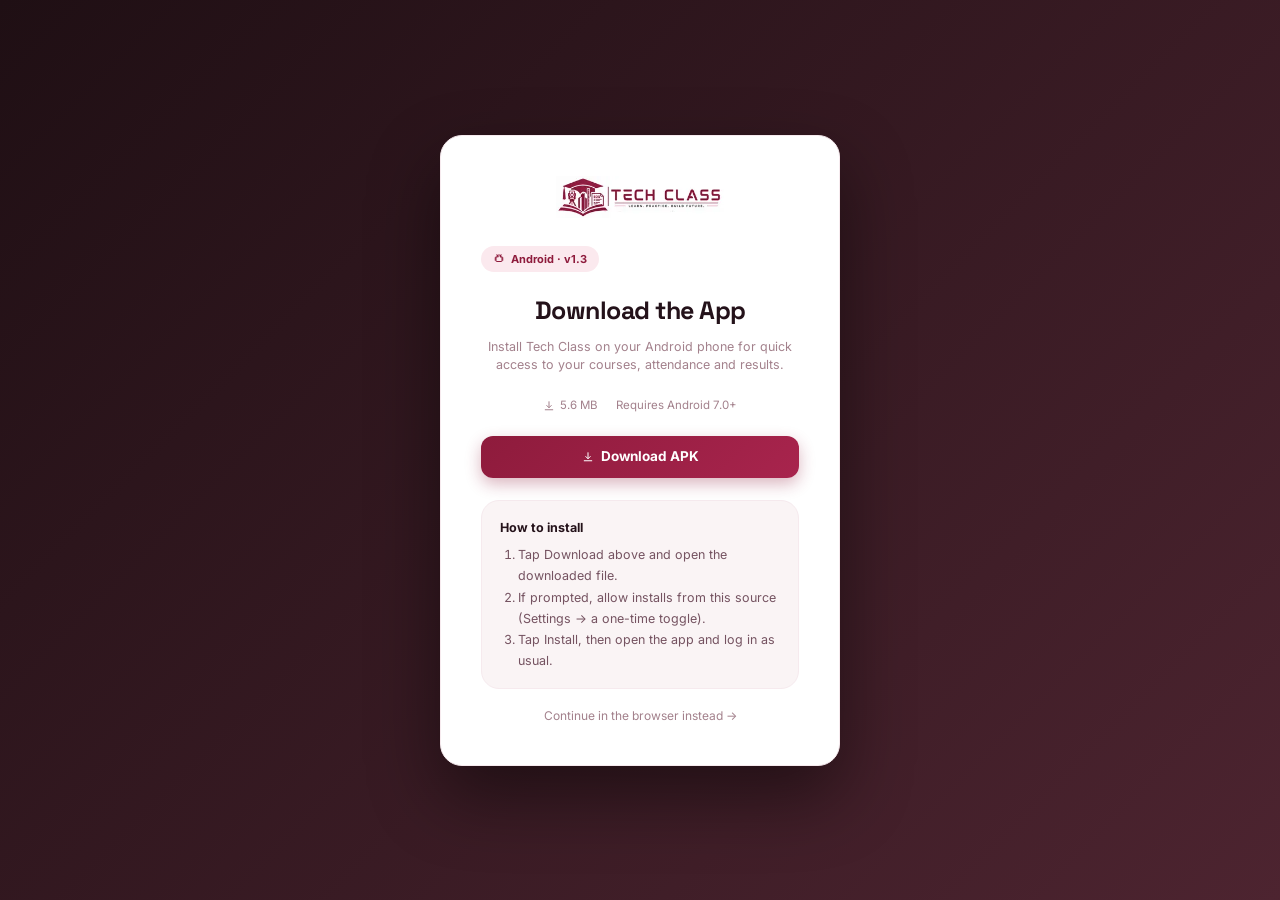
==== download.html @ 3323b084 "Add Android app download page New download.html gives users a branded page to grab the APK (version," ====
<!DOCTYPE html>
<html lang="en">
<head>
  <meta charset="UTF-8">
  <meta name="viewport" content="width=device-width, initial-scale=1.0, maximum-scale=1.0, user-scalable=yes">
  <title>Download App - Tech Class</title>
  <link rel="icon" type="image/x-icon" href="favicon.ico">
  <link rel="shortcut icon" type="image/x-icon" href="favicon.ico">
  <link rel="preconnect" href="https://fonts.googleapis.com">
  <link rel="preconnect" href="https://fonts.gstatic.com" crossorigin>
  <link href="https://fonts.googleapis.com/css2?family=Space+Grotesk:wght@500;600;700&family=Inter:wght@400;500;600;700;800&family=JetBrains+Mono:wght@500;600&display=swap" rel="stylesheet">
  <link rel="stylesheet" href="css/style.css">
  <style>
    .dl-box { max-width: 440px; }
    .dl-version { display: inline-flex; align-items: center; gap: 6px; background: var(--accent-subtle); color: var(--accent); font-weight: 700; font-size: 11px; padding: 5px 12px; border-radius: var(--radius-full); margin: 4px 0 20px; }
    .dl-meta { display: flex; justify-content: center; gap: 18px; font-size: 11.5px; color: var(--text-muted); margin: 16px 0 22px; flex-wrap: wrap; }
    .dl-meta span { display: inline-flex; align-items: center; gap: 5px; }
    .dl-steps { text-align: left; background: var(--bg-base); border: 1px solid var(--border-subtle); border-radius: var(--radius-lg); padding: 16px 18px; margin-top: 22px; font-size: 12.5px; color: var(--text-secondary); line-height: 1.7; }
    .dl-steps b { display: block; color: var(--text-primary); font-size: 12.5px; margin-bottom: 6px; }
    .dl-steps ol { padding-left: 18px; margin: 0; }
    .dl-back { display: block; text-align: center; margin-top: 18px; font-size: 12px; color: var(--text-muted); text-decoration: none; }
    .dl-back:hover { color: var(--accent); }
  </style>
</head>
<body>

<svg width="0" height="0" style="position:absolute">
  <symbol id="i-download" viewBox="0 0 24 24"><path d="M12 3.5v11.5M7.5 11l4.5 4.5L16.5 11"/><path d="M4.5 19.5h15"/></symbol>
  <symbol id="i-android" viewBox="0 0 24 24"><path d="M6 9v7a1 1 0 0 0 1 1h10a1 1 0 0 0 1-1V9"/><path d="M4.5 9.5v5M19.5 9.5v5"/><path d="M9 5.5 7.8 3.5M15 5.5l1.2-2"/><path d="M6 9c0-3.3 2.7-5 6-5s6 1.7 6 5"/><circle cx="9.5" cy="7.5" r=".6" fill="currentColor"/><circle cx="14.5" cy="7.5" r=".6" fill="currentColor"/></symbol>
</svg>

<div class="login-page open">
  <div class="login-box dl-box">
    <div class="brand-row"><div class="brand-logo-img"><img src="log.webp" alt="Tech Class"></div></div>

    <div class="dl-version"><svg class="icon sm"><use href="#i-android"/></svg> Android &middot; v1.3</div>

    <h2>Download the App</h2>
    <p class="sub">Install Tech Class on your Android phone for quick access to your courses, attendance and results.</p>

    <div class="dl-meta">
      <span><svg class="icon sm"><use href="#i-download"/></svg> 5.6&nbsp;MB</span>
      <span>Requires Android 7.0+</span>
    </div>

    <a class="btn btn-gold" href="VTA-QS-LMS.apk" download style="width:100%;justify-content:center;padding:14px;font-size:13.5px">
      <svg class="icon sm" style="stroke:#fff"><use href="#i-download"/></svg> Download APK
    </a>

    <div class="dl-steps">
      <b>How to install</b>
      <ol>
        <li>Tap Download above and open the downloaded file.</li>
        <li>If prompted, allow installs from this source (Settings &rarr; a one-time toggle).</li>
        <li>Tap Install, then open the app and log in as usual.</li>
      </ol>
    </div>

    <a class="dl-back" href="index.html">Continue in the browser instead &rarr;</a>
  </div>
</div>

</body>
</html>
---- css/style.css ----
* { margin: 0; padding: 0; box-sizing: border-box; }

/* ==========================================================================
   VTA QS LMS design tokens - "blueprint drafting sheet" system.
   Mirrors lms-mockup.html's :root / body[data-theme=dark] blocks verbatim,
   plus legacy aliases (--gold, --navy, --card, --bg, --line, --muted, --red,
   --blue, --green) kept in sync because app.js and index.html reference them
   directly in inline styles - do not remove without grepping for those first.
   ========================================================================== */
:root {
  --accent: #8E1B3C; --accent-hover: #A8244D; --accent-active: #6E1530; --accent-subtle: #FBE9EE; --accent-contrast: #FFFFFF;
  --amber: #F5A524; --amber-subtle: #FFF2DC;
  --ink: #1F0F14; --ink-2: #331A22;
  --bg-base: #FAF4F5; --bg-surface: #FFFFFF; --bg-elevated: #FFFFFF; --bg-overlay: rgba(36,17,23,0.55);
  --border-subtle: #F6EAEE; --border-default: #F0DFE6; --border-strong: #E0C7D0;
  --text-primary: #24121A; --text-secondary: #755361; --text-muted: #A3818C; --text-disabled: #CCA9B2;
  --success-bg: #E4F7EF; --success-fg: #0F9D66;
  --warning-bg: #FFF2DC; --warning-fg: #B4740E;
  --danger-bg: #FDE9E8; --danger-fg: #D8483E;
  --info-bg: #FBE9EE; --info-fg: #8E1B3C;
  --space-1: 4px; --space-2: 8px; --space-3: 12px; --space-4: 16px; --space-5: 24px; --space-6: 32px; --space-7: 48px; --space-8: 64px;
  --radius-sm: 8px; --radius-md: 12px; --radius-lg: 18px; --radius-xl: 22px; --radius-full: 999px;
  --radius: 18px;
  --shadow-sm: 0 1px 2px rgba(36,18,26,0.05), 0 1px 3px rgba(36,18,26,0.06);
  --shadow-md: 0 12px 28px rgba(36,18,26,0.08);
  --shadow-lg: 0 24px 56px rgba(36,18,26,0.16);
  --shadow: var(--shadow-md);
  --font-display: 'Space Grotesk', 'Inter', sans-serif;
  --font-sans: 'Inter', -apple-system, BlinkMacSystemFont, "Segoe UI", Roboto, sans-serif;
  --font-mono: 'JetBrains Mono', ui-monospace, "SFMono-Regular", Consolas, monospace;
  --text-3xl: 27px; --text-2xl: 20px; --text-xl: 19px; --text-lg: 16px;
  --text-base: 13px; --text-sm: 12px; --text-xs: 11px; --text-2xs: 10px;
  --weight-normal: 400; --weight-medium: 500; --weight-semibold: 600; --weight-bold: 700; --weight-black: 800;
  --ease-standard: cubic-bezier(0.4, 0, 0.2, 1);
  --transition-fast: 120ms var(--ease-standard);
  --transition-base: 200ms var(--ease-standard);
  --transition-slow: 320ms var(--ease-standard);
  --sidebar-w: 272px;

  /* legacy aliases - referenced directly by app.js / index.html, keep in sync */
  --navy: var(--ink); --gold: var(--accent); --gold-2: var(--accent-hover); --blue: var(--accent);
  --green: var(--success-fg); --red: var(--danger-fg);
  --bg: var(--bg-base); --card: var(--bg-surface); --line: var(--border-default); --muted: var(--text-muted);
}

.dark-mode {
  --ink: #150A0D; --ink-2: #1F0F14;
  --bg-base: #180D11; --bg-surface: #241319; --bg-elevated: #301B23; --bg-overlay: rgba(2,6,14,0.7);
  --border-subtle: #3D212B; --border-default: #4A273170; --border-strong: #6B3644;
  --text-primary: #FAEAEF; --text-secondary: #D4AAB8; --text-muted: #AC7C8B; --text-disabled: #7C4E5C;
  --accent-subtle: #3A1520;
  --amber-subtle: #34280F;
  --success-bg: #0E3327; --success-fg: #4FD69C;
  --warning-bg: #362a0d; --warning-fg: #F2BB54;
  --danger-bg: #3A1B1A; --danger-fg: #F28A82;
  --info-bg: #3A1520; --info-fg: #E38BA3;
  --shadow-sm: 0 1px 2px rgba(0,0,0,0.35);
  --shadow-md: 0 14px 30px rgba(0,0,0,0.4);
  --shadow-lg: 0 26px 60px rgba(0,0,0,0.55);
  color: var(--text-primary);
}

body { font-family: var(--font-sans); background: var(--bg-base); color: var(--text-primary); line-height: 1.5; transition: background var(--transition-base), color var(--transition-base); }

@media (prefers-reduced-motion: reduce) {
  *, *::before, *::after { transition-duration: 0.01ms !important; animation-duration: 0.01ms !important; scroll-behavior: auto !important; }
}
:focus-visible { outline: 2px solid var(--accent); outline-offset: 2px; border-radius: 4px; }

h1,h2,h3,h4 { font-family: var(--font-display); letter-spacing: -0.01em; }
code, .mono { font-family: var(--font-mono); }

.icon { width: 16px; height: 16px; stroke: currentColor; fill: none; stroke-width: 2; stroke-linecap: round; stroke-linejoin: round; vertical-align: -3px; flex-shrink: 0; }
.icon.sm { width: 12px; height: 12px; vertical-align: -2px; }
.icon.lg { width: 22px; height: 22px; vertical-align: -5px; }
.icon.xl { width: 30px; height: 30px; vertical-align: -8px; stroke-width: 1.6; }

/* ---- App shell ---- */
.app { display: flex; min-height: 100vh; }

.sidebar { width: var(--sidebar-w); background: linear-gradient(180deg, var(--ink), var(--ink-2)); color: #fff; position: fixed; inset: 0 auto 0 0; z-index: 20; padding: var(--space-5) var(--space-4) var(--space-4); overflow: auto; transition: transform var(--transition-slow); box-shadow: var(--shadow-lg); background-image: linear-gradient(180deg, var(--ink), var(--ink-2)), radial-gradient(circle at 1px 1px, rgba(255,255,255,0.05) 1px, transparent 1px); background-size: auto, 20px 20px; }
.sidebar::-webkit-scrollbar { width: 6px; } .sidebar::-webkit-scrollbar-thumb { background: rgba(255,255,255,0.12); border-radius: 4px; }

.brand { display: flex; align-items: center; justify-content: space-between; gap: var(--space-3); padding: 5px 6px 22px; border-bottom: 1px solid rgba(255,255,255,0.09); margin-bottom: 6px; }
.brand b { font-size: 14.5px; font-family: var(--font-display); letter-spacing: -0.01em; } .brand small { display: block; color: #AC8F96; font-size: 10.5px; margin-top: 2px; }
.brand-logo-img { display: inline-flex; align-items: center; }
.brand .brand-logo-img img { display: block; height: 55px; width: 220px; border-radius: 10px; }
.login-box .brand-logo-img img { height: 42px; width: auto; }

.nav-title { display: flex; align-items: center; gap: 6px; text-transform: uppercase; font-size: 10px; letter-spacing: 1.4px; color: #8C7278; margin: 20px 8px 8px; font-weight: 700; }
.nav-title:first-of-type { margin-top: 8px; }
.nav-title::after { content: ""; flex: 1; height: 1px; background: rgba(255,255,255,0.08); }

.nav a { position: relative; display: flex; gap: 11px; align-items: center; padding: 9px 11px; color: #D6C0C6; text-decoration: none; border-radius: var(--radius-md); margin: 2px 0; font-size: 13px; font-weight: 500; cursor: pointer; transition: background var(--transition-fast), color var(--transition-fast); }
.nav a:hover { background: rgba(255,255,255,0.055); color: #fff; }
.nav a.active { background: linear-gradient(90deg, rgba(142,27,60,0.28), rgba(142,27,60,0.08)); color: #fff; font-weight: 600; }
.nav a.active::before { content: ""; position: absolute; left: -16px; top: 50%; transform: translateY(-50%); width: 3px; height: 20px; border-radius: var(--radius-full); background: var(--accent-hover); box-shadow: 0 0 10px rgba(168,36,77,0.8); }
.nav .icon { width: 17px; height: 17px; color: #9C7F86; transition: color var(--transition-fast); }
.nav a:hover .icon { color: #E8D4D9; }
.nav a.active .icon { color: #E88BA3; }

.sidebar-logout { width: 100%; margin-top: var(--space-6); padding: var(--space-3); background: rgba(255,255,255,0.055); border: 1px solid rgba(255,255,255,0.08); border-radius: var(--radius-lg); transition: background var(--transition-fast), color var(--transition-fast); cursor: pointer; display: none; align-items: center; justify-content: center; gap: 8px; color: #F28A82; font-weight: 700; font-size: 13px; font-family: inherit; }
.sidebar-logout:hover { background: rgba(242,138,130,0.12); color: #F7A9A2; }
.sidebar-logout .icon { color: currentColor; }

.sidebar-close-btn { margin-left: auto; width: 32px; height: 32px; border-radius: 50%; background: rgba(255,255,255,0.08); border: 1px solid rgba(255,255,255,0.14); color: #D6C0C6; align-items: center; justify-content: center; cursor: pointer; flex-shrink: 0; transition: background var(--transition-fast), color var(--transition-fast); }
.sidebar-close-btn:hover { background: rgba(255,255,255,0.18); color: #fff; }

.profile-mini { margin-top: var(--space-3); padding: var(--space-3); background: rgba(255,255,255,0.055); border: 1px solid rgba(255,255,255,0.08); border-radius: var(--radius-lg); transition: background var(--transition-fast); cursor: pointer; }
.profile-mini:hover { background: rgba(255,255,255,0.1); }
.profile-mini .row { display: flex; gap: 10px; align-items: center; }
.profile-mini small { display: block; color: #AC8F96; font-size: 10px; }
.avatar { width: 38px; height: 38px; border-radius: 50%; display: grid; place-items: center; background: linear-gradient(135deg, var(--accent), #C24B6E); color: #fff; font-weight: 800; flex-shrink: 0; font-size: 12.5px; }

.main { margin-left: var(--sidebar-w); width: calc(100% - var(--sidebar-w)); }
.topbar { height: 68px; background: color-mix(in srgb, var(--bg-surface) 88%, transparent); backdrop-filter: blur(10px); -webkit-backdrop-filter: blur(10px); border-bottom: 1px solid var(--border-subtle); display: flex; align-items: center; justify-content: space-between; gap: 14px; padding: 0 28px; position: sticky; top: 0; z-index: 10; }
.search { position: relative; display: flex; align-items: center; background: var(--bg-base); border: 1px solid var(--border-default); border-radius: var(--radius-md); width: min(420px,42vw); height: 40px; padding: 0 12px; gap: 9px; transition: border-color var(--transition-fast), box-shadow var(--transition-fast), background var(--transition-fast); }
.search:focus-within { border-color: var(--accent); box-shadow: 0 0 0 3px var(--accent-subtle); background: var(--bg-surface); }
.search .icon { color: var(--text-muted); flex-shrink: 0; }
.search input { border: 0; outline: 0; background: transparent; width: 100%; font: inherit; font-size: 13px; color: var(--text-primary); }

.search-results { position: absolute; top: calc(100% + 8px); left: 0; right: 0; background: var(--bg-surface); border: 1px solid var(--border-default); border-radius: var(--radius-md); box-shadow: var(--shadow-lg); max-height: 380px; overflow-y: auto; z-index: 60; padding: 6px; }
.search-result-item { display: flex; align-items: center; gap: 10px; padding: 9px 10px; border-radius: var(--radius-sm); cursor: pointer; }
.search-result-item:hover, .search-result-item.active { background: var(--accent-subtle); }
.search-result-icon { width: 32px; height: 32px; border-radius: var(--radius-sm); display: grid; place-items: center; flex-shrink: 0; color: #fff; }
.search-result-icon.assignment { background: var(--accent); }
.search-result-icon.exam { background: var(--amber); }
.search-result-info { min-width: 0; flex: 1; }
.search-result-info b { display: block; font-size: 12.5px; color: var(--text-primary); white-space: nowrap; overflow: hidden; text-overflow: ellipsis; }
.search-result-info small { display: block; font-size: 10.5px; color: var(--text-muted); margin-top: 2px; white-space: nowrap; overflow: hidden; text-overflow: ellipsis; }
.search-result-info mark { background: var(--accent-subtle); color: var(--accent); border-radius: 3px; padding: 0 1px; }
.search-state { padding: 16px 10px; text-align: center; font-size: 12px; color: var(--text-muted); }
.search-highlight-flash { animation: search-flash 1.8s ease; }
@keyframes search-flash { 0%, 20% { box-shadow: 0 0 0 3px var(--accent); background: var(--accent-subtle); } 100% { box-shadow: none; } }

.top-actions { display: flex; align-items: center; gap: 9px; flex-wrap: wrap; }
.icon-btn { border: 1px solid var(--border-default); background: var(--bg-surface); width: 40px; height: 40px; border-radius: var(--radius-md); cursor: pointer; color: var(--text-secondary); display: grid; place-items: center; transition: background var(--transition-fast), border-color var(--transition-fast), color var(--transition-fast); }
.icon-btn:hover { background: var(--accent-subtle); border-color: var(--accent); color: var(--accent); }
.notif { position: relative; }
.notif .dot-flag { position: absolute; top: 7px; right: 7px; width: 7px; height: 7px; border-radius: 50%; background: var(--danger-fg); border: 2px solid var(--bg-surface); }

/* theme pill switch - id="darkToggle" is what app.js binds to; internal thumb/icon are decorative only */
.dark-toggle { width: 54px; height: 30px; border-radius: var(--radius-full); border: 1px solid var(--border-default); background: var(--bg-base); position: relative; cursor: pointer; flex-shrink: 0; transition: background var(--transition-fast), border-color var(--transition-fast); padding: 0; }
.dark-toggle .thumb { position: absolute; top: 3px; left: 3px; width: 22px; height: 22px; border-radius: 50%; background: linear-gradient(135deg, var(--accent), #C24B6E); display: grid; place-items: center; color: #fff; transition: transform var(--transition-base); box-shadow: 0 3px 8px rgba(142,27,60,0.4); }
.dark-mode .dark-toggle .thumb { transform: translateX(24px); background: linear-gradient(135deg, #452430, #241319); }
.dark-toggle .thumb .icon { width: 13px; height: 13px; }
.dark-toggle .icon-sun { display: block; } .dark-toggle .icon-moon { display: none; }
.dark-mode .dark-toggle .icon-sun { display: none; } .dark-mode .dark-toggle .icon-moon { display: block; }

.content { padding: 26px 28px 60px; max-width: 1480px; margin: auto; }

/* ---- Hero ---- */
.hero { background: linear-gradient(125deg, var(--ink), #4D2430); color: #fff; border-radius: var(--radius-xl); padding: 30px 32px; display: flex; justify-content: space-between; gap: 25px; box-shadow: var(--shadow-md); overflow: hidden; position: relative; flex-wrap: wrap; background-image: linear-gradient(125deg, var(--ink), #4D2430), linear-gradient(rgba(255,255,255,0.045) 1px, transparent 1px), linear-gradient(90deg, rgba(255,255,255,0.045) 1px, transparent 1px); background-size: auto, 24px 24px, 24px 24px; }
.hero:after { content: ""; position: absolute; width: 340px; height: 340px; border-radius: 50%; right: -130px; top: -160px; background: rgba(142,27,60,0.32); filter: blur(30px); }
.hero .eyebrow { display: inline-flex; align-items: center; gap: 6px; font-size: 10.5px; font-weight: 700; letter-spacing: 1px; text-transform: uppercase; color: #9FD; background: rgba(255,255,255,0.1); padding: 5px 10px; border-radius: var(--radius-full); border: 1px solid rgba(255,255,255,0.14); }
.hero h1 { font-size: var(--text-3xl); font-weight: 700; letter-spacing: -0.02em; margin-top: 10px; }
.hero p { color: #D9C2C9; margin-top: 7px; max-width: 650px; font-size: 13px; }
.hero-actions { display: flex; gap: 9px; align-items: center; z-index: 1; flex-wrap: wrap; }

/* ---- Buttons ---- */
.btn { border: 0; border-radius: var(--radius-md); padding: 10px 16px; font-weight: 700; cursor: pointer; font-size: 12px; transition: transform var(--transition-fast), box-shadow var(--transition-fast), filter var(--transition-fast), background var(--transition-fast), border-color var(--transition-fast), opacity var(--transition-fast), color var(--transition-fast); display: inline-flex; align-items: center; gap: 7px; line-height: 1; text-decoration: none; font-family: inherit; white-space: nowrap; }
.btn-gold { background: linear-gradient(135deg, var(--accent), #A8244D); color: #fff; box-shadow: 0 6px 16px rgba(142,27,60,0.32); }
.btn-gold:hover { transform: translateY(-1px); box-shadow: 0 10px 26px rgba(142,27,60,0.4); filter: brightness(1.05); }
.btn-gold:active { transform: translateY(0) scale(0.98); }
.btn-green { background: var(--success-fg); color: #fff; }
.btn-green:hover { filter: brightness(1.08); box-shadow: 0 6px 16px rgba(15,157,102,0.3); }
.btn-red { background: var(--danger-bg); color: var(--danger-fg); }
.btn-red:hover { background: var(--danger-fg); color: #fff; box-shadow: 0 6px 16px rgba(216,72,62,0.3); }
.btn-outline { background: transparent; border: 1px solid rgba(255,255,255,0.35); color: #fff; }
.btn-outline:hover { background: rgba(255,255,255,0.12); }
.btn-outline-light { background: transparent; border: 1px solid var(--border-default); color: var(--text-primary); }
.btn-outline-light:hover { border-color: var(--accent); background: var(--accent-subtle); color: var(--accent); }
.btn-outline-dark { background: var(--bg-surface); border: 1px solid var(--border-default); color: var(--text-primary); }
.btn-outline-dark:hover { border-color: var(--accent); background: var(--accent-subtle); color: var(--accent); box-shadow: 0 2px 8px rgba(142,27,60,0.1); }
.btn-sm { padding: 6px 12px; font-size: 10.5px; }
.btn:active { transform: scale(0.98); }
.btn:disabled { opacity: 0.5; cursor: not-allowed; pointer-events: none; }
.btn:focus-visible { outline-offset: 3px; }

.btn.btn-loading { position: relative; }
.btn-label { display: inline-flex; align-items: center; gap: 7px; }
.btn.btn-loading > .btn-label { display: none; }
.btn.btn-loading:disabled { opacity: 0.85; }
.btn.btn-loading::after {
  content: ''; position: absolute; left: 50%; top: 50%;
  width: 15px; height: 15px; margin: -7.5px 0 0 -7.5px;
  border-radius: 50%; border: 2px solid currentColor; border-top-color: transparent;
  animation: btn-spin 0.6s linear infinite;
}
@keyframes btn-spin { to { transform: rotate(360deg); } }

.section-head { display: flex; justify-content: space-between; align-items: center; margin: var(--space-6) 0 var(--space-3); flex-wrap: wrap; gap: 10px; }
.section-head h2 { font-size: var(--text-xl); font-weight: 700; letter-spacing: -0.01em; color: var(--text-primary); }
.section-head p { font-size: var(--text-sm); color: var(--text-muted); margin-top: 3px; }

/* ---- Forms ---- */
input, select, textarea { font: inherit; color: var(--text-primary); background: var(--bg-surface); border: 1px solid var(--border-default); border-radius: var(--radius-md); padding: 10px 12px; transition: border-color var(--transition-fast), box-shadow var(--transition-fast), background var(--transition-fast); }
input:hover, select:hover, textarea:hover { border-color: var(--border-strong); }
input:focus, select:focus, textarea:focus { outline: none; border-color: var(--accent); box-shadow: 0 0 0 3px var(--accent-subtle); }
input:disabled, select:disabled, textarea:disabled { opacity: 0.6; cursor: not-allowed; background-color: var(--bg-base); }
input::placeholder, textarea::placeholder { color: var(--text-disabled); }
textarea { resize: vertical; line-height: 1.5; }
label { font-size: 11px; color: var(--text-muted); font-weight: 700; display: block; margin: var(--space-3) 0 5px; text-transform: uppercase; letter-spacing: 0.4px; }
select { appearance: none; -webkit-appearance: none; background-image: url("data:image/svg+xml,%3Csvg xmlns='http://www.w3.org/2000/svg' width='10' height='6' viewBox='0 0 10 6' fill='none'%3E%3Cpath d='M1 1L5 5L9 1' stroke='%23A3818C' stroke-width='1.6' stroke-linecap='round' stroke-linejoin='round'/%3E%3C/svg%3E"); background-repeat: no-repeat; background-position: right 12px center; padding-right: 32px; cursor: pointer; color-scheme: light; }
.dark-mode select { background-image: url("data:image/svg+xml,%3Csvg xmlns='http://www.w3.org/2000/svg' width='10' height='6' viewBox='0 0 10 6' fill='none'%3E%3Cpath d='M1 1L5 5L9 1' stroke='%23AC7C8B' stroke-width='1.6' stroke-linecap='round' stroke-linejoin='round'/%3E%3C/svg%3E"); color-scheme: dark; }
/* native <select> popup lists ignore most of our styling (OS-rendered), but browsers do honor
   background-color/color on <option> - without this, the dropdown list stays OS-default white-on-black
   text even in dark mode, clashing hard with the rest of the theme. Applies to every dropdown in the
   app since this is a bare element selector, not scoped to one page/component. */
select option, select optgroup { background-color: var(--bg-surface); color: var(--text-primary); }

/* Custom dropdown popup (see initCustomSelects() in app.js) - native <select> popups are OS-drawn
   and don't reliably take CSS styling (esp. on Windows), so every <select>'s open state is replaced
   with this fully CSS-controlled list instead. The closed <select> box itself is untouched/unstyled
   further here - it already matches the theme correctly. */
.select-popup { position: fixed; z-index: 500; background: var(--bg-surface); border: 1px solid var(--border-default); border-radius: var(--radius-md); box-shadow: var(--shadow-lg); padding: 4px; max-height: 260px; overflow-y: auto; animation: select-pop-in 120ms var(--ease-standard); }
@keyframes select-pop-in { from { opacity: 0; transform: translateY(-4px); } to { opacity: 1; transform: translateY(0); } }
.select-option { padding: 8px 10px; border-radius: var(--radius-sm); font-size: 13px; color: var(--text-primary); cursor: pointer; white-space: nowrap; overflow: hidden; text-overflow: ellipsis; }
.select-option:hover, .select-option.is-highlighted { background: var(--accent-subtle); color: var(--accent); }
.select-option.is-selected { font-weight: 700; color: var(--accent); }
.select-option.is-disabled { color: var(--text-disabled); cursor: not-allowed; }
.select-option.is-disabled:hover { background: transparent; color: var(--text-disabled); }

.grid { display: grid; gap: var(--space-4); }
.stats { grid-template-columns: repeat(4,1fr); margin-top: var(--space-5); }
.stat { position: relative; background: var(--bg-surface); border: 1px solid var(--border-subtle); border-radius: var(--radius-lg); padding: var(--space-4); box-shadow: var(--shadow-sm); transition: transform var(--transition-base), box-shadow var(--transition-base); overflow: hidden; }
.stat:hover { transform: translateY(-3px); box-shadow: var(--shadow-md); }
.stat .ico { width: 40px; height: 40px; border-radius: var(--radius-md); display: grid; place-items: center; background: var(--accent-subtle); color: var(--accent); float: right; }
.stat span { font-size: 10px; color: var(--text-muted); text-transform: uppercase; letter-spacing: 0.5px; font-weight: 700; display: block; margin-top: 4px; }
.stat b { display: block; font-size: 27px; font-weight: 700; margin-top: 6px; letter-spacing: -0.02em; color: var(--text-primary); font-variant-numeric: tabular-nums; font-family: var(--font-display); }
.trend { font-size: 10px; color: var(--success-fg); font-weight: 700; display: inline-flex; align-items: center; gap: 3px; margin-top: 3px; }
.cards-3 { grid-template-columns: repeat(3,1fr); }
.course, .student-card, .assignment-item, .certificate-card, .thread, .job, .event-card {
  background: var(--bg-surface); border: 1px solid var(--border-subtle); border-radius: var(--radius-lg); padding: var(--space-4);
  box-shadow: var(--shadow-sm);
  transition: transform var(--transition-base), box-shadow var(--transition-base), border-color var(--transition-base);
}
.course:hover, .student-card:hover, .assignment-item:hover, .certificate-card:hover, .thread:hover, .job:hover, .event-card:hover {
  transform: translateY(-3px); box-shadow: var(--shadow-md); border-color: var(--border-default);
}
.course-icon { width: 44px; height: 44px; border-radius: var(--radius-md); background: var(--accent-subtle); color: var(--accent); display: grid; place-items: center; margin-bottom: var(--space-3); overflow: hidden; font-weight: 800; font-size: 12.5px; font-family: var(--font-display); }
.course h3 { font-size: var(--text-base); font-weight: 700; color: var(--text-primary); }
.course p { font-size: var(--text-xs); color: var(--text-muted); margin: 6px 0 13px; }
.progress { height: 7px; background: var(--border-subtle); border-radius: var(--radius-full); overflow: hidden; }
.progress span { height: 100%; display: block; background: linear-gradient(90deg, var(--accent), var(--accent-hover)); border-radius: var(--radius-full); }
.course-foot { display: flex; justify-content: space-between; align-items: center; margin-top: var(--space-3); font-size: 10px; color: var(--text-muted); flex-wrap: wrap; gap: 6px; }
.layout-2 { grid-template-columns: 1.55fr 1fr; }
.panel { background: var(--bg-surface); border: 1px solid var(--border-subtle); border-radius: var(--radius-lg); padding: var(--space-5); box-shadow: var(--shadow-sm); }

/* ---- Tables ---- */
.table-wrap { overflow: auto; }
.table { width: 100%; border-collapse: separate; border-spacing: 0; font-size: 12px; }
.table th { text-align: left; background: var(--bg-base); color: var(--text-secondary); font-size: 10px; text-transform: uppercase; letter-spacing: 0.6px; font-weight: 700; padding: 11px 12px; position: sticky; top: 0; z-index: 1; border-bottom: 1px solid var(--border-default); }
.table th:first-child { border-top-left-radius: var(--radius-sm); }
.table th:last-child { border-top-right-radius: var(--radius-sm); }
.table td { padding: 11px 12px; border-bottom: 1px solid var(--border-subtle); color: var(--text-primary); font-variant-numeric: tabular-nums; }
.table tbody tr { transition: background var(--transition-fast); }
.table tbody tr:hover { background: var(--bg-base); }
.table tbody tr:last-child td { border-bottom: 0; }
.table tfoot td { background: var(--bg-base); font-weight: 700; font-size: 11px; border-top: 2px solid var(--border-default); border-bottom: 0; }

/* ---- Badges ---- */
.badge { padding: 4px 10px 4px 8px; border-radius: var(--radius-full); font-size: 10px; font-weight: 700; display: inline-flex; align-items: center; gap: 5px; letter-spacing: 0.2px; }
.badge::before { content: ""; width: 6px; height: 6px; border-radius: 50%; background: currentColor; flex-shrink: 0; }
.badge.green { background: var(--success-bg); color: var(--success-fg); }
.badge.gold { background: var(--amber-subtle); color: var(--warning-fg); }
.badge.red { background: var(--danger-bg); color: var(--danger-fg); }
.badge.blue { background: var(--info-bg); color: var(--info-fg); }
.student-card .row { display: flex; gap: 12px; align-items: center; }
.avatar-lg { width: 48px; height: 48px; border-radius: 50%; background: linear-gradient(135deg, var(--accent), #C24B6E); color: #fff; display: grid; place-items: center; font-weight: 800; font-size: 13px; flex-shrink: 0; object-fit: cover; overflow: hidden; }
.student-card .actions { margin-top: 12px; display: flex; gap: 6px; flex-wrap: wrap; }
.assignment-item .meta { font-size: 10.5px; color: var(--text-muted); margin-top: 5px; display: flex; align-items: center; gap: 4px; flex-wrap: wrap; }
.assignment-item .actions { margin-top: 11px; display: flex; gap: 8px; flex-wrap: wrap; align-items: center; }
.event-photo-grid { display: flex; gap: 6px; flex-wrap: wrap; margin-top: 10px; }
.event-thumb { width: 60px; height: 60px; object-fit: cover; border-radius: 9px; cursor: pointer; border: 1px solid var(--border-default); }

#filePreviewBody iframe { width: 100%; height: 60vh; border: 0; border-radius: 8px; background: var(--bg-base); }
#filePreviewBody img { max-width: 100%; max-height: 60vh; display: block; margin: 0 auto; border-radius: 8px; }
#filePreviewBody .no-file { padding: 40px; text-align: center; color: var(--text-muted); }

.submission-row { border: 1px solid var(--border-subtle); border-radius: var(--radius-md); padding: 12px; margin-bottom: 10px; background: var(--bg-base); transition: border-color var(--transition-fast); }
.submission-row:hover { border-color: var(--border-default); }
.submission-row .row-top { display: flex; justify-content: space-between; align-items: center; flex-wrap: wrap; gap: 8px; }
.submission-row .row-top small { color: var(--text-muted); font-size: 10px; }
.submission-row .grade-row { display: flex; gap: 8px; margin-top: 10px; flex-wrap: wrap; align-items: center; }
.submission-row .grade-row input { padding: 8px 10px; }
.submission-row .grade-row input.grade-input { width: 80px; }
.submission-row .grade-row input.feedback-input { flex: 1; min-width: 160px; }

.att-toolbar { display: flex; gap: 10px; flex-wrap: wrap; align-items: center; }
.att-wrap { overflow: auto; border: 1px solid var(--border-subtle); border-radius: 5px; scrollbar-width: thin; scrollbar-color: var(--border-subtle) transparent; }
.att-table { border-collapse: separate; border-spacing: 0; min-width: 1050px; width: 100%; font-size: 11px; }
.att-table th, .att-table td { border-right: 1px solid var(--border-subtle); border-bottom: 1px solid var(--border-subtle); padding: 7px 5px; text-align: center; white-space: nowrap; }
.att-table th { background: var(--bg-base); color: var(--text-secondary); font-size: 9px; text-transform: uppercase; font-weight: 700; top: 0; z-index: 2; }
.att-table th.sticky, .att-table td.sticky { position: sticky; left: 0; background: var(--bg-surface); z-index: 3; text-align: left; }
.att-table th.sticky2, .att-table td.sticky2 { left: 42px; background: var(--bg-surface); z-index: 3; text-align: left; }
.att-table th.sticky { z-index: 4; } .att-table th.sticky2 { z-index: 4; }
.att-cell { min-width: 30px; height: 28px; cursor: pointer; font-weight: 800; border-radius: var(--radius-full); display: grid; place-items: center; font-size: 11px; margin: 0 auto; transition: transform var(--transition-fast), box-shadow var(--transition-fast); }
.att-cell:hover:not(.future) { transform: scale(1.12); box-shadow: var(--shadow-sm); }
.att-cell.P { background: var(--success-bg); color: var(--success-fg); } .att-cell.A { background: var(--danger-bg); color: var(--danger-fg); }
.att-cell.L { background: var(--warning-bg); color: var(--warning-fg); } .att-cell.N { background: var(--border-subtle); color: var(--text-disabled); border-radius: var(--radius-sm); }
.att-cell.future { background: repeating-linear-gradient(45deg, var(--border-subtle), var(--border-subtle) 4px, var(--bg-base) 4px, var(--bg-base) 8px); color: var(--text-disabled); cursor: not-allowed; border-radius: var(--radius-sm); }
.att-day-head.clickable { cursor: pointer; border-radius: 6px; transition: background var(--transition-fast), color var(--transition-fast); }
.att-day-head.clickable:hover { background: var(--accent); color: #fff; }
.att-table.readonly .att-cell { cursor: default; }
.att-row-mine td { background: var(--amber-subtle); }
.att-row-mine td.sticky, .att-row-mine td.sticky2 { background: var(--amber-subtle); }
.att-summary { display: grid; grid-template-columns: repeat(4,1fr); gap: var(--space-3); margin: var(--space-4) 0; }
.att-mini { padding: 14px; border: 1px solid var(--border-subtle); border-radius: var(--radius-lg); background: var(--bg-surface); box-shadow: var(--shadow-sm); }
.att-mini b { display: block; font-size: 22px; font-weight: 700; font-family: var(--font-display); } .att-mini span { font-size: 10px; color: var(--text-muted); text-transform: uppercase; letter-spacing: 0.4px; font-weight: 700; }
.month-tabs { display: flex; gap: 7px; overflow: auto; padding-bottom: 3px; margin-bottom: 15px; }
.month-tab { border: 1px solid var(--border-default); background: var(--bg-surface); padding: 8px 13px; border-radius: var(--radius-md); cursor: pointer; font-size: 11px; font-weight: 700; color: var(--text-secondary); transition: all var(--transition-fast); }
.month-tab:hover { border-color: var(--accent); color: var(--accent); }
.month-tab.active { background: var(--ink); color: #fff; border-color: var(--ink); }
.legend { display: flex; gap: 12px; flex-wrap: wrap; font-size: 10px; color: var(--text-muted); margin: 10px 0; }
.legend span { display: flex; align-items: center; gap: 5px; }
.dot { width: 11px; height: 11px; border-radius: 3px; display: inline-block; }
.dot.p { background: var(--success-bg); } .dot.a { background: var(--danger-bg); } .dot.l { background: var(--warning-bg); } .dot.n { background: var(--border-subtle); }
.dot.gold { background: var(--amber-subtle); }
.dot.future { background: repeating-linear-gradient(45deg, var(--border-subtle), var(--border-subtle) 4px, var(--bg-base) 4px, var(--bg-base) 8px); }

/* ---- Daily diary ---- */
.diary-toolbar { display: grid; grid-template-columns: repeat(2,1fr); gap: 12px; margin-bottom: 16px; }
.diary-toolbar label { margin: 0 0 4px; }
.diary-toolbar select, .diary-toolbar input { width: 100%; }

.diary-sheet { background: var(--bg-surface); color: var(--text-primary); border: 1px solid var(--border-default); width: 100%; min-height: 100%; max-width: 100%; margin: 0 auto; padding: 15mm; box-sizing: border-box; }
.diary-sheet-head { text-align: center; border-bottom: 2px solid var(--ink); padding-bottom: 12px; margin-bottom: 16px; }
.diary-sheet-head .diary-sheet-kicker { font-size: 10.5px; letter-spacing: 1.2px; font-weight: 700; color: var(--text-muted); text-transform: uppercase; margin-bottom: 3px; }
.diary-sheet-head h2 { font-size: 16px; letter-spacing: .4px; font-weight: 700; }
.diary-sheet-head p { font-size: 11px; color: var(--text-muted); margin-top: 4px; text-transform: uppercase; letter-spacing: 0.6px; font-weight: 700; }

.diary-meta-row { display: flex; justify-content: flex-start; flex-wrap: wrap; gap: 24px; margin-bottom: 14px; font-size: 12px; color: var(--text-secondary); }
.diary-meta-row label { display: inline; margin: 0 6px 0 0; text-transform: none; font-weight: 700; color: var(--text-primary); font-size: 12px; }
.diary-meta-row input { padding: 6px 8px; border: 1px solid var(--border-default); border-radius: 6px; font: inherit; width: 140px; }

.diary-table-wrap { overflow-x: auto; margin-bottom: 4px; }
.diary-block-table { width: 100%; border-collapse: collapse; font-size: 11.5px; table-layout: fixed; }
.diary-block-table th, .diary-block-table td { border: 1px solid var(--border-default); padding: 8px 10px; text-align: left; vertical-align: top; }
.diary-block-table th { background: var(--bg-base); font-size: 9.5px; text-transform: uppercase; letter-spacing: 0.4px; color: var(--text-secondary); font-weight: 700; text-align: center; }
.diary-block-table th.col-time, .diary-block-table th.col-module, .diary-block-table th.col-task { width: 12%; }
.diary-block-table th.col-subject { width: 50%; }
.diary-block-table th.col-sign { width: 14%; }
.diary-block-table td.col-time, .diary-block-table td.col-module, .diary-block-table td.col-task { text-align: center; height: 145px; }

.diary-vertical-text { writing-mode: vertical-rl; transform: rotate(180deg); font-weight: 700; white-space: nowrap; display: block; width: 28px; height: 100%; margin: 0 auto; text-align: center; }

.diary-block-table select.dy-module, .diary-block-table textarea.dy-task {
  writing-mode: vertical-rl; transform: rotate(180deg);
  border: 0; background: transparent; background-image: none; font: inherit; color: inherit;
  height: 100%; width: 50px; margin: 0 auto; resize: none; text-align: center; display: block;
  appearance: none; -webkit-appearance: none; font-size: 11.5px; line-height: 1.5; padding: 4px 0; font-weight: 700;
}
.diary-block-table textarea.dy-subject { width: 100%; height: 130px; border: 0; background: transparent; font: inherit; color: inherit; resize: vertical; text-align: left; line-height: 1.6; padding: 4px; font-size: 11.5px; }
.diary-block-table input.dy-signature { width: 100%; border: 0; background: transparent; font: inherit; color: inherit; text-align: center; padding: 4px; }
.diary-block-table select.dy-module:focus, .diary-block-table textarea.dy-task:focus,
.diary-block-table textarea.dy-subject:focus, .diary-block-table input.dy-signature:focus { outline: 1px solid var(--accent); background: var(--accent-subtle); }

.diary-lunch-divider { text-align: center; font-size: 10.5px; font-weight: 700; color: var(--text-muted); background: var(--bg-base); padding: 7px; margin: 4px 0; border-radius: var(--radius-sm); text-transform: uppercase; letter-spacing: 0.5px; }
.tt-break-row td { text-align: center; font-weight: 600; background: var(--bg-base);}

/* table-layout:fixed + explicit widths keep every day column the same width no matter how long a
   course's module names are - without this, a course with long module labels (unlike others) would
   stretch its column wider than the rest and throw off the whole grid's alignment. */
#timetableTable { table-layout: fixed; }
#timetableTable th:first-child, #timetableTable td:first-child { width: 130px; }
#timetableTable th:not(:first-child), #timetableTable td:not(:first-child) { width: 18%; }
#timetableTable select {
  padding: 6px 24px 6px 8px; border-radius: var(--radius-sm); width: 100%; max-width: 100%;
  text-overflow: ellipsis; overflow: hidden; white-space: nowrap; background-position: right 6px center;
}

.diary-footer { margin-top: 50px; display: grid; gap: 20px; font-size: 12px; color: var(--text-secondary); }
.diary-footer > div { display: flex; align-items: center; gap: 8px; }
.diary-footer label { display: inline; margin: 0; text-transform: none; font-weight: 700; color: var(--text-primary); font-size: 12px; white-space: nowrap; }
.diary-footer input { flex: 1; border: 0; border-bottom: 1px solid var(--border-default); padding: 4px 2px; font: inherit; background: transparent; color: inherit; }
.diary-footer input:focus { outline: none; border-bottom-color: var(--accent); }
/* static (non-input) equivalent used on the print/export pages, so there's still a line to sign on paper */
.diary-footer-line { flex: 1; display: inline-block; border-bottom: 1px solid var(--text-primary); padding: 0 2px 4px; min-height: 1.3em; }

#diaryPrintArea { display: none; }

@media print {
  .no-print { display: none !important; }
  .diary-toolbar { display: none !important; }
  #diarySheet { border: 0; }
  body.printing-diary-range .page.active > *:not(#diaryPrintArea) { display: none !important; }
  body.printing-diary-range #diaryPrintArea { display: block !important; }
  /* Force the exported sheets to always render light, regardless of the app's current theme -
     these custom properties are redeclared on #diaryPrintArea itself, so every descendant inherits
     the light values from here instead of walking up to body.dark-mode's dark values. */
  body.printing-diary-range { background: #FFFFFF !important; }
  #diaryPrintArea {
    --ink: #1F0F14; --ink-2: #331A22;
    --bg-base: #FAF4F5; --bg-surface: #FFFFFF; --bg-elevated: #FFFFFF;
    --border-subtle: #F6EAEE; --border-default: #F0DFE6; --border-strong: #E0C7D0;
    --text-primary: #24121A; --text-secondary: #755361; --text-muted: #A3818C; --text-disabled: #CCA9B2;
    --accent: #8E1B3C; --accent-subtle: #FBE9EE;
    --amber-subtle: #FFF2DC;
    background: #FFFFFF;
  }
  /* .diary-sheet is width:100%/min-height:100% for normal on-screen responsiveness, which is not
     an absolute A4 size - pin the print-only pages back to exact A4 here so each entry fits one
     physical sheet instead of stretching to whatever container it's in. */
  #diaryPrintArea .diary-print-page { width: 210mm; min-height: 297mm; max-width: none; padding: 15mm; box-sizing: border-box; border: 0; page-break-after: always; page-break-inside: avoid; margin: 0 auto; }
  #diaryPrintArea .diary-print-page:last-child { page-break-after: auto; }
  /* margin:0 here (not 15mm) is deliberate: .diary-print-page already reserves its own 15mm padding
     as the visible page margin. A nonzero @page margin would stack on top of that padding, pushing
     the 297mm-tall sheet past one physical A4 page and overflowing onto a mostly-blank second page.
     margin:0 also has the side effect of suppressing the browser's default print header/footer
     (date/title/URL), since Chromium only draws those in the page-margin area. */
  @page { size: A4 portrait; margin: 0; }
}

.certificate-card { background: linear-gradient(135deg, var(--amber-subtle), var(--bg-surface)); border: 1.5px solid #E8C87A; border-radius: var(--radius-lg); padding: 22px; text-align: center; }
.dark-mode .certificate-card { border-color: #6b5a2c; }
.certificate-card .qr { width: 54px; height: 54px; background: repeating-linear-gradient(45deg, var(--text-primary) 0 3px, transparent 3px 6px); border-radius: 6px; margin: 0 auto 10px; opacity: 0.85; }
.certificate-card b { font-family: var(--font-display); font-size: 13.5px; }
.certificate-card .cert-id { font-size: 10px; color: var(--text-muted); font-family: var(--font-mono); margin-top: 6px; }

.forum { display: grid; gap: 10px; }
.thread { cursor: pointer; margin-bottom: 0; }
.thread b { font-size: 13px; } .thread p { font-size: 11.5px; color: var(--text-muted); margin-top: 4px; }
.reply { font-size: 12px; padding: 10px 12px; background: var(--bg-base); border-radius: var(--radius-md); margin-bottom: 8px; }
.reply small { color: var(--text-muted); }

.career { grid-template-columns: repeat(3,1fr); display: grid; gap: var(--space-4); }
.job p { font-size: 11.5px; color: var(--text-muted); margin: 4px 0; }
.job b { font-size: 14px; }

/* ---- Modals ---- */
.modal { position: fixed; inset: 0; background: var(--bg-overlay); backdrop-filter: blur(4px); -webkit-backdrop-filter: blur(4px); display: none; place-items: center; z-index: 70; padding: 20px; }
.modal.open { display: grid; animation: modal-fade 180ms var(--ease-standard); }
@keyframes modal-fade { from { opacity: 0; } to { opacity: 1; } }
.modal-card { background: var(--bg-surface); border-radius: var(--radius-xl); padding: 26px; width: min(520px,100%); max-height: 90vh; overflow: auto; position: relative; box-shadow: var(--shadow-lg); border: 1px solid var(--border-subtle); animation: modal-pop 220ms var(--ease-standard); scrollbar-width: thin; scrollbar-color: var(--border-subtle) transparent; border-radius: 10px;}
@keyframes modal-pop { from { opacity: 0; transform: translateY(10px) scale(0.98); } to { opacity: 1; transform: translateY(0) scale(1); } }
.modal-card h3 { font-size: 16px; font-weight: 700; margin-bottom: var(--space-4); color: var(--text-primary); }
.modal-card label { font-size: 11px; color: var(--text-muted); font-weight: 700; display: block; margin: var(--space-3) 0 5px; text-transform: uppercase; letter-spacing: 0.4px; }
.modal-card input, .modal-card select, .modal-card textarea { width: 100%; }
.module-row { display: flex; gap: 6px; margin-bottom: 6px; align-items: center; }
.module-row input { width: auto; min-width: 0; }
.module-row input.mod-name { flex: 2; }
.module-row input.mod-code { flex: 1; }
.module-row .remove-module { flex: 0 0 auto; border: 0; background: var(--danger-bg); color: var(--danger-fg); border-radius: var(--radius-sm); width: 34px; height: 38px; cursor: pointer; font-size: 13px; transition: background var(--transition-fast), color var(--transition-fast); }
.module-row .remove-module:hover { background: var(--danger-fg); color: #fff; }
.close { position: absolute; top: 16px; right: 16px; background: var(--bg-base); border: 1px solid var(--border-default); width: 32px; height: 32px; border-radius: 50%; display: grid; place-items: center; cursor: pointer; color: var(--text-secondary); transition: background var(--transition-fast), color var(--transition-fast); }
.close:hover { background: var(--danger-bg); color: var(--danger-fg); border-color: transparent; }

.mobile-toggle { display: none; }
footer { text-align: center; padding: 24px; font-size: 11px; color: var(--text-muted); margin-left: var(--sidebar-w); }
footer strong { color: var(--accent); }
.page { display: none; } .page.active { display: block; }
.notification-badge { background: var(--danger-fg); color: #fff; border-radius: 50%; padding: 2px 6px; font-size: 9px; margin-left: 4px; }

/* ---- Login page ---- */
.login-page { display: none; place-items: center; min-height: 100vh; background: linear-gradient(135deg, var(--ink), #4D2430); background-image: linear-gradient(135deg, var(--ink), #4D2430), linear-gradient(rgba(255,255,255,0.05) 1px, transparent 1px), linear-gradient(90deg, rgba(255,255,255,0.05) 1px, transparent 1px); background-size: auto, 26px 26px, 26px 26px; padding: 20px; }
.login-page.open { display: grid; }
.login-box { background: var(--bg-surface); border-radius: var(--radius-xl); padding: 40px; width: min(400px,100%); box-shadow: 0 30px 70px rgba(0,0,0,0.45); color: var(--text-primary); position: relative; border: 1px solid var(--border-subtle); }
.login-box .brand-row { display: flex; align-items: center; justify-content: center; gap: 10px; margin-bottom: 24px; }
.login-box h2 { text-align: center; margin-bottom: 8px; font-family: var(--font-display); font-weight: 700; font-size: 25px; letter-spacing: -0.02em; }
.login-box p.sub { text-align: center; color: var(--text-muted); font-size: 12.5px; margin-bottom: 22px; }
.login-box input { width: 100%; padding: 12px 16px; margin-bottom: 14px; }
.login-box .password-field { position: relative; margin-bottom: 14px; }
.login-box .password-field input { margin-bottom: 0; padding-right: 44px; }
.password-toggle { position: absolute; right: 2px; top: 50%; transform: translateY(-50%); width: 36px; height: 36px; display: grid; place-items: center; background: transparent; border: none; cursor: pointer; color: var(--text-muted); border-radius: var(--radius-sm); transition: color var(--transition-fast), background var(--transition-fast); }
.password-toggle:hover { color: var(--text-primary); background: var(--accent-subtle); }
.password-toggle .icon { stroke: currentColor; }
.login-box .btn { width: 100%; padding: 12px; justify-content: center; }
.login-box .role-select { display: flex; gap: 8px; margin-bottom: 16px; flex-wrap: wrap; }
.login-box .role-select button { flex: 1; padding: 8px; border: 2px solid var(--border-default); border-radius: var(--radius-sm); background: transparent; color: var(--text-primary); cursor: pointer; font-weight: 700; font-size: 11px; min-width: 80px; transition: border-color var(--transition-fast), background var(--transition-fast); display: inline-flex; align-items: center; justify-content: center; gap: 5px; }
.login-box .role-select button.active { border-color: var(--accent); background: var(--accent-subtle); color: var(--accent); }
.login-box .switch-mode { text-align: center; margin-top: 12px; font-size: 12px; color: var(--text-muted); }
.login-box .switch-mode a { color: var(--accent); cursor: pointer; font-weight: 600; }
.login-error { background: var(--danger-bg); color: var(--danger-fg); padding: 10px 12px; border-radius: var(--radius-sm); font-size: 12px; margin-bottom: 12px; display: none; }
.login-hint { text-align: center; margin-top: 14px; font-size: 10.5px; color: var(--text-muted); font-family: var(--font-mono); }

.my-courses-grid { display: grid; gap: 8px; }
.my-course-item { display: flex; justify-content: space-between; align-items: center; gap: 10px; padding: 11px 12px; border-radius: var(--radius-md); cursor: pointer; transition: background var(--transition-fast); flex-wrap: wrap; }
.my-course-item:hover { background: var(--accent-subtle); }
.my-course-item .info { flex: 1; }
.my-course-item .info h4 { font-size: 13px; }
.my-course-item .info small { font-size: 10px; color: var(--text-muted); }

/* ---- Empty / loading states ---- */
.empty-state { grid-column: 1/-1; text-align: center; padding: var(--space-7) var(--space-4); }
.empty-state .icon, .empty-state svg, .empty-state .icon.sm { width: 62px; height: 62px; border-radius: 50%; background: var(--bg-base); border: 1px solid var(--border-subtle); padding: 18px; color: var(--text-disabled); }
.empty-state p { margin-top: var(--space-3); color: var(--text-muted); font-size: var(--text-sm); }
.spinner { width: 28px; height: 28px; border-radius: 50%; border: 3px solid var(--border-subtle); border-top-color: var(--accent); animation: spin 0.7s linear infinite; margin: var(--space-6) auto; }
@keyframes spin { to { transform: rotate(360deg); } }
.loading-state { grid-column: 1/-1; text-align: center; padding: var(--space-7) var(--space-4); color: var(--text-muted); font-size: var(--text-sm); }
.skeleton { background: linear-gradient(90deg, var(--border-subtle) 25%, var(--border-default) 37%, var(--border-subtle) 63%); background-size: 400% 100%; animation: skeleton-pulse 1.4s ease infinite; border-radius: var(--radius-md); }
@keyframes skeleton-pulse { 0% { background-position: 100% 50%; } 100% { background-position: 0 50%; } }

.toast-wrap { position: fixed; top: 20px; right: 20px; z-index: 100; display: grid; gap: 8px; }
.toast { background: var(--ink); color: #fff; padding: 12px 16px; border-radius: var(--radius-md); font-size: 12px; box-shadow: var(--shadow-lg); max-width: 320px; animation: toast-in 220ms var(--ease-standard); }
@keyframes toast-in { from { opacity: 0; transform: translateY(-8px); } to { opacity: 1; transform: translateY(0); } }
.toast.error { background: var(--danger-fg); }
.toast.success { background: var(--success-fg); }

@media(max-width:1050px){ :root{ --sidebar-w: 220px; } .stats{grid-template-columns:repeat(2,1fr)} .cards-3{grid-template-columns:repeat(2,1fr)} }
@media(max-width:760px){ .sidebar{transform:translateX(-100%);width:270px} .sidebar.open{transform:translateX(0)} .main{margin-left:0;width:100%} footer{margin-left:0} .mobile-toggle{display:grid !important} .topbar{padding:0 15px} .search{width:45%} .content{padding:18px 15px 40px} .hero{flex-direction:column} .hero-actions{flex-wrap:wrap} .stats,.cards-3,.layout-2,.career{grid-template-columns:1fr} .top-actions .hide-mobile{display:none} .att-summary{grid-template-columns:repeat(2,1fr)} .login-box{padding:24px}
  .sidebar-logout { display: flex; }
  /* Diary + Timetable tables use table-layout:fixed with %-based columns, which on a narrow
     viewport just crushes every column to an unreadable sliver instead of scrolling - both wrappers
     already have overflow-x:auto, they just never had a min-width to actually trigger it. */
  .diary-block-table { min-width: 620px; }
  #timetableTable { min-width: 720px; }
  /* Daily Diary's toolbar (Course/Date/Batch) is forced to 3 equal columns via an inline style for
     desktop - too cramped on mobile, so it needs a scoped override with !important to win over that
     inline style. Scoped to #diary specifically so other pages' .diary-toolbar (Assignments, Results,
     Exams, etc.) are unaffected. */
  #diary .diary-toolbar { grid-template-columns: repeat(2, 1fr) !important; gap: 8px; }

  .brand .brand-logo-img img{
    width: 180px;
  }
}
@media print { .sidebar,.topbar,footer,.hero-actions,.section-head button,.att-toolbar,.month-tabs,.diary-actions{display:none!important} .main{margin:0;width:100%} .page{display:none!important} .page.active{display:block!important} .content{padding:0} .panel{box-shadow:none;border:0} }
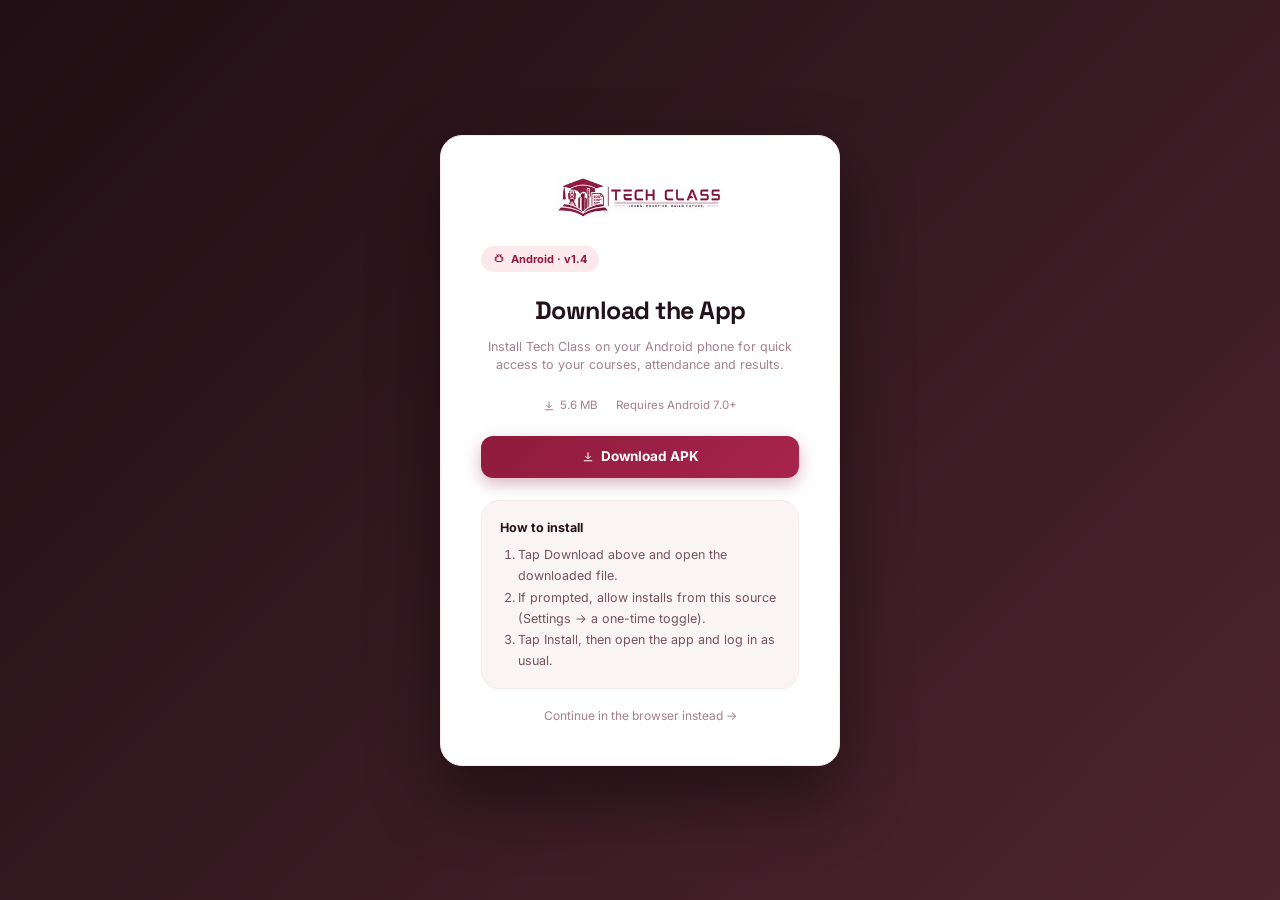
==== commit ac579784: "Rename mobile app to Tech Class (v1.4) Updates the Android launcher label and title from "VTA QS LMS" ====
--- a/download.html
+++ b/download.html
@@ -33,7 +33,7 @@
   <div class="login-box dl-box">
     <div class="brand-row"><div class="brand-logo-img"><img src="log.webp" alt="Tech Class"></div></div>
 
-    <div class="dl-version"><svg class="icon sm"><use href="#i-android"/></svg> Android &middot; v1.3</div>
+    <div class="dl-version"><svg class="icon sm"><use href="#i-android"/></svg> Android &middot; v1.4</div>
 
     <h2>Download the App</h2>
     <p class="sub">Install Tech Class on your Android phone for quick access to your courses, attendance and results.</p>
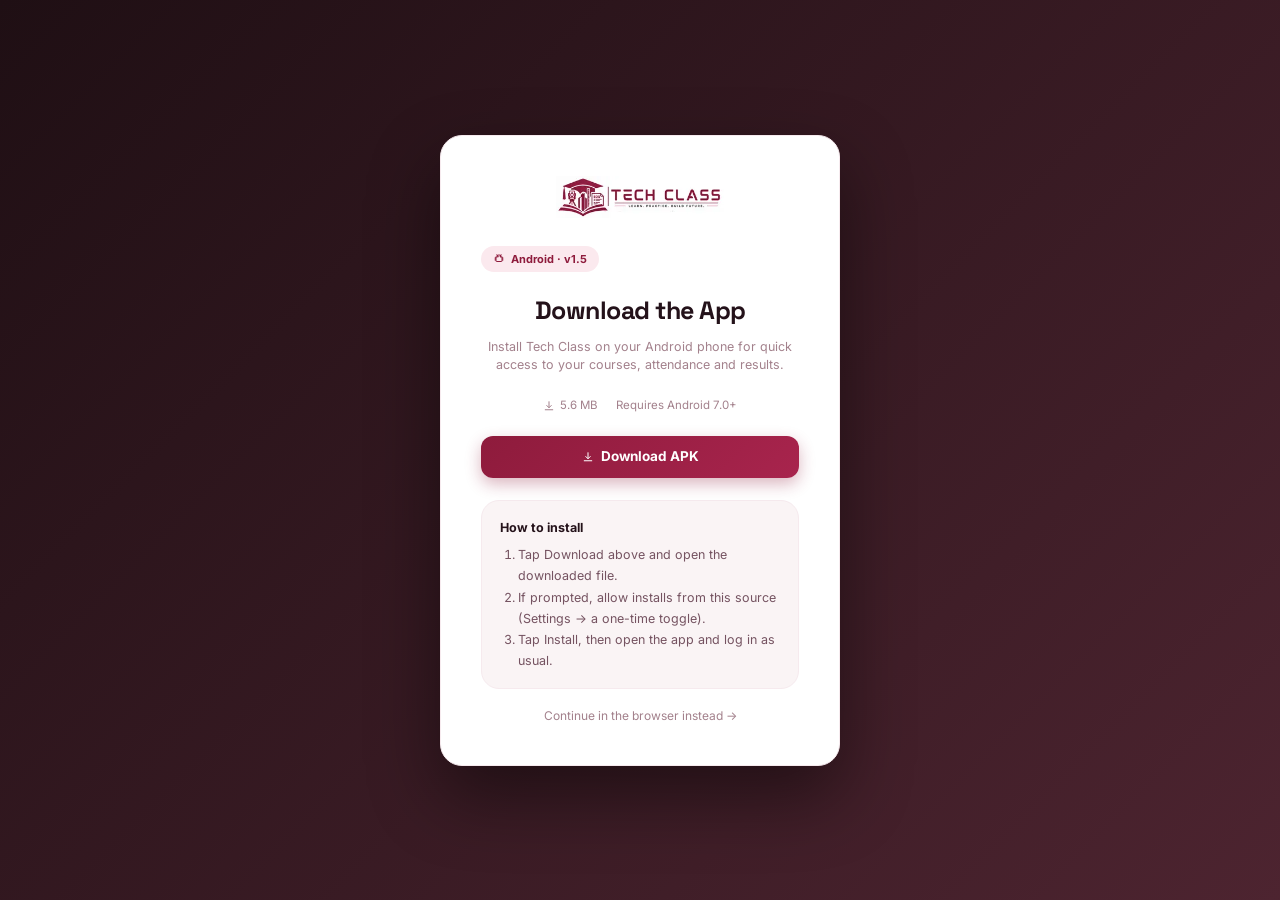
==== commit 3299b251: "Bump APK to v1.5 Fresh build after the assignments/exams/announcements delete feature. The app loads" ====
--- a/download.html
+++ b/download.html
@@ -33,7 +33,7 @@
   <div class="login-box dl-box">
     <div class="brand-row"><div class="brand-logo-img"><img src="log.webp" alt="Tech Class"></div></div>
 
-    <div class="dl-version"><svg class="icon sm"><use href="#i-android"/></svg> Android &middot; v1.4</div>
+    <div class="dl-version"><svg class="icon sm"><use href="#i-android"/></svg> Android &middot; v1.5</div>
 
     <h2>Download the App</h2>
     <p class="sub">Install Tech Class on your Android phone for quick access to your courses, attendance and results.</p>
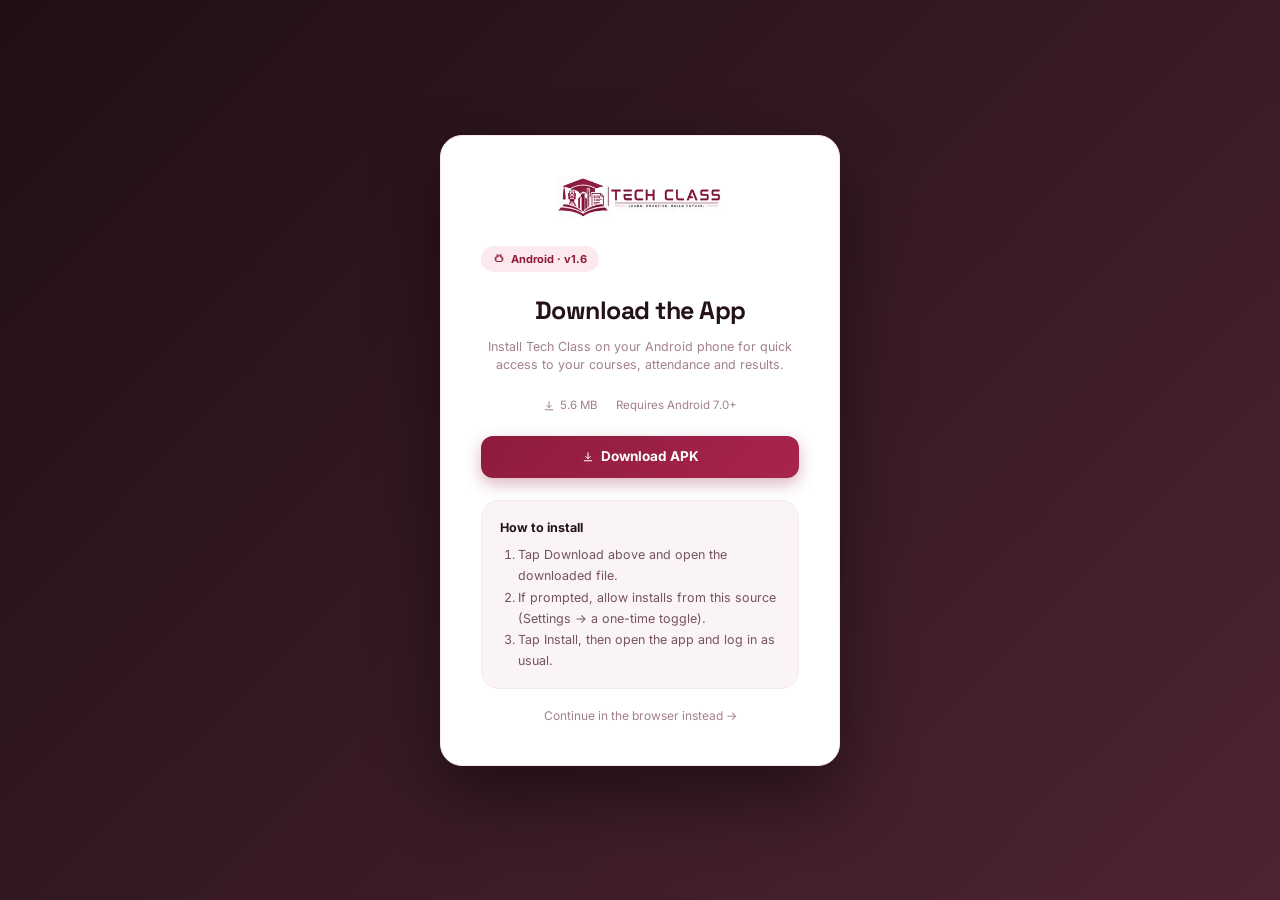
==== commit b8a70c97: "Speed up app load time (v1.6) - Shorten the native splash hold from 5s to 1.5s - Drop unused Google " ====
--- a/download.html
+++ b/download.html
@@ -8,7 +8,7 @@
   <link rel="shortcut icon" type="image/x-icon" href="favicon.ico">
   <link rel="preconnect" href="https://fonts.googleapis.com">
   <link rel="preconnect" href="https://fonts.gstatic.com" crossorigin>
-  <link href="https://fonts.googleapis.com/css2?family=Space+Grotesk:wght@500;600;700&family=Inter:wght@400;500;600;700;800&family=JetBrains+Mono:wght@500;600&display=swap" rel="stylesheet">
+  <link href="https://fonts.googleapis.com/css2?family=Space+Grotesk:wght@700;800&family=Inter:wght@400;500;600;700;800&display=swap" rel="stylesheet">
   <link rel="stylesheet" href="css/style.css">
   <style>
     .dl-box { max-width: 440px; }
@@ -33,7 +33,7 @@
   <div class="login-box dl-box">
     <div class="brand-row"><div class="brand-logo-img"><img src="log.webp" alt="Tech Class"></div></div>
 
-    <div class="dl-version"><svg class="icon sm"><use href="#i-android"/></svg> Android &middot; v1.5</div>
+    <div class="dl-version"><svg class="icon sm"><use href="#i-android"/></svg> Android &middot; v1.6</div>
 
     <h2>Download the App</h2>
     <p class="sub">Install Tech Class on your Android phone for quick access to your courses, attendance and results.</p>
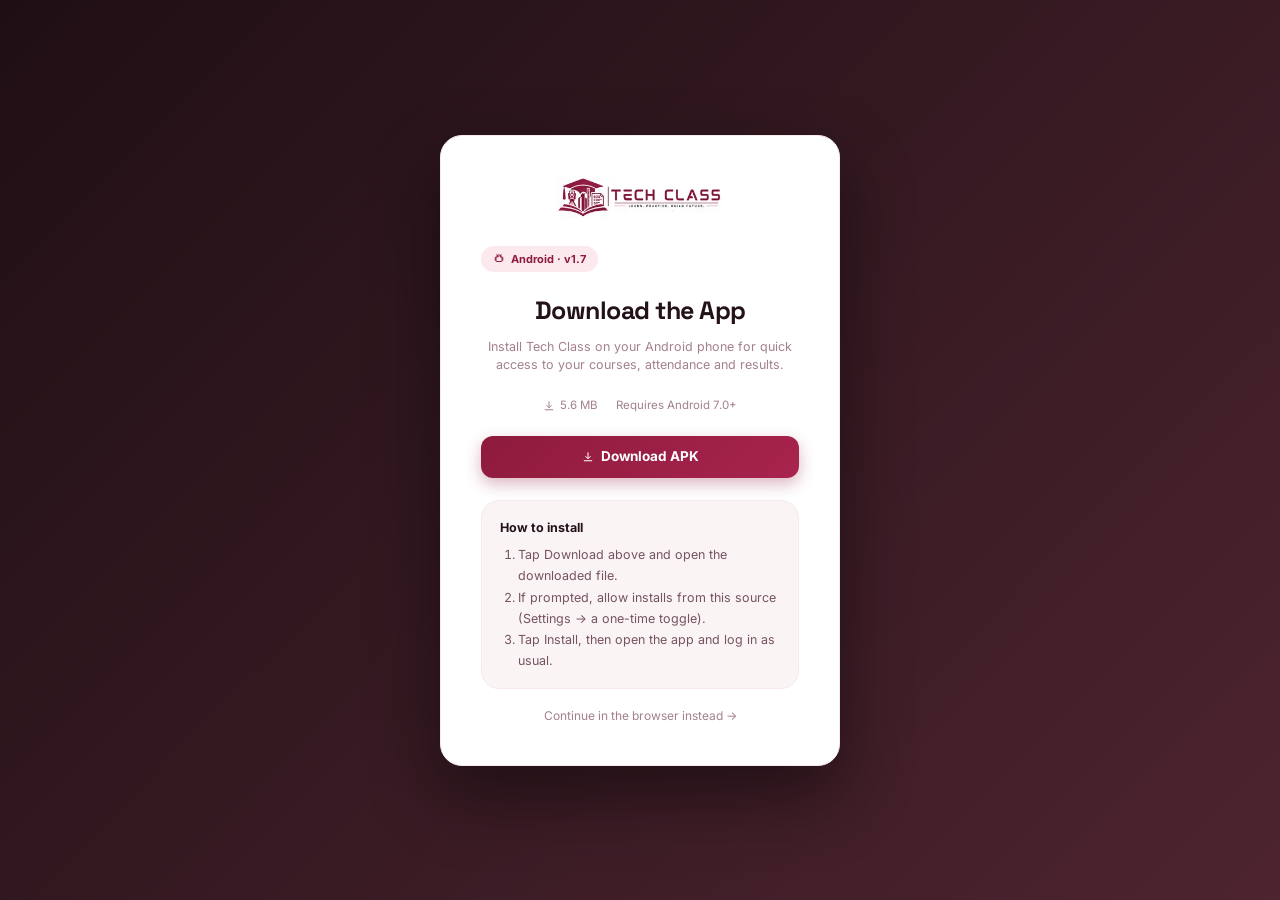
==== commit 0c38abab: "Add 404 page; fix file export/download inside the Android app (v1.7) - New 404.html (branded, matche" ====
--- a/download.html
+++ b/download.html
@@ -33,7 +33,7 @@
   <div class="login-box dl-box">
     <div class="brand-row"><div class="brand-logo-img"><img src="log.webp" alt="Tech Class"></div></div>
 
-    <div class="dl-version"><svg class="icon sm"><use href="#i-android"/></svg> Android &middot; v1.6</div>
+    <div class="dl-version"><svg class="icon sm"><use href="#i-android"/></svg> Android &middot; v1.7</div>
 
     <h2>Download the App</h2>
     <p class="sub">Install Tech Class on your Android phone for quick access to your courses, attendance and results.</p>
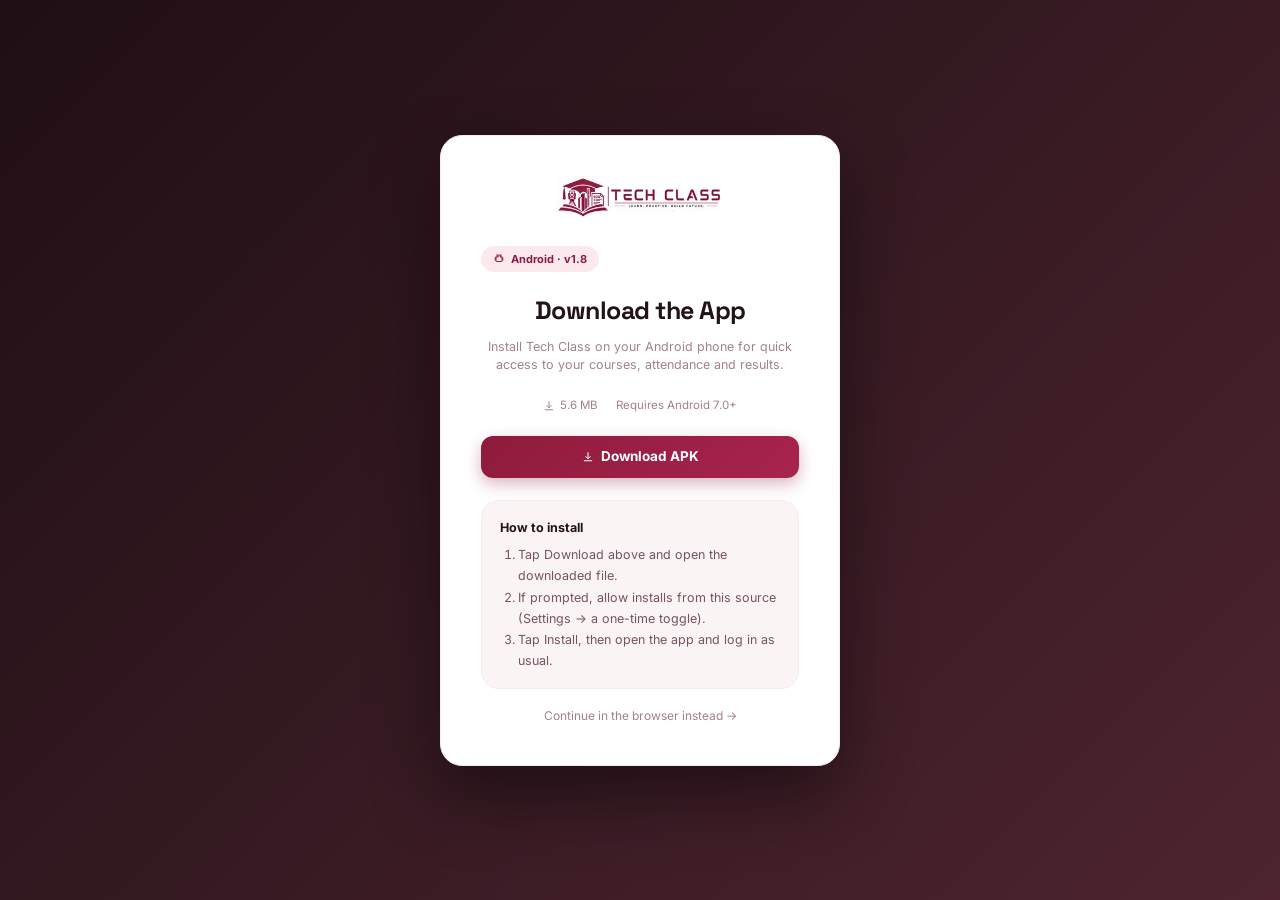
==== commit fa8a2b06: "Fix PDF preview and download filenames in the app (v1.8) - PDF preview used an <iframe>, which real " ====
--- a/download.html
+++ b/download.html
@@ -33,7 +33,7 @@
   <div class="login-box dl-box">
     <div class="brand-row"><div class="brand-logo-img"><img src="log.webp" alt="Tech Class"></div></div>
 
-    <div class="dl-version"><svg class="icon sm"><use href="#i-android"/></svg> Android &middot; v1.7</div>
+    <div class="dl-version"><svg class="icon sm"><use href="#i-android"/></svg> Android &middot; v1.8</div>
 
     <h2>Download the App</h2>
     <p class="sub">Install Tech Class on your Android phone for quick access to your courses, attendance and results.</p>
--- a/css/style.css
+++ b/css/style.css
@@ -276,7 +276,10 @@
 
 #filePreviewBody iframe { width: 100%; height: 60vh; border: 0; border-radius: 8px; background: var(--bg-base); }
 #filePreviewBody img { max-width: 100%; max-height: 60vh; display: block; margin: 0 auto; border-radius: 8px; }
-#filePreviewBody .no-file { padding: 40px; text-align: center; color: var(--text-muted); }
+#filePreviewBody .no-file { padding: 40px; text-align: center; color: var(--text-muted); font-size: 12.5px; }
+#filePreviewBody .pdf-pages { max-height: 60vh; overflow-y: auto; background: var(--bg-base); border-radius: 8px; padding: 10px; }
+#filePreviewBody .pdf-pages canvas { display: block; width: 100%; height: auto; margin: 0 auto 10px; border-radius: 4px; box-shadow: var(--shadow-sm); }
+#filePreviewBody .pdf-pages canvas:last-child { margin-bottom: 0; }
 
 .submission-row { border: 1px solid var(--border-subtle); border-radius: var(--radius-md); padding: 12px; margin-bottom: 10px; background: var(--bg-base); transition: border-color var(--transition-fast); }
 .submission-row:hover { border-color: var(--border-default); }
